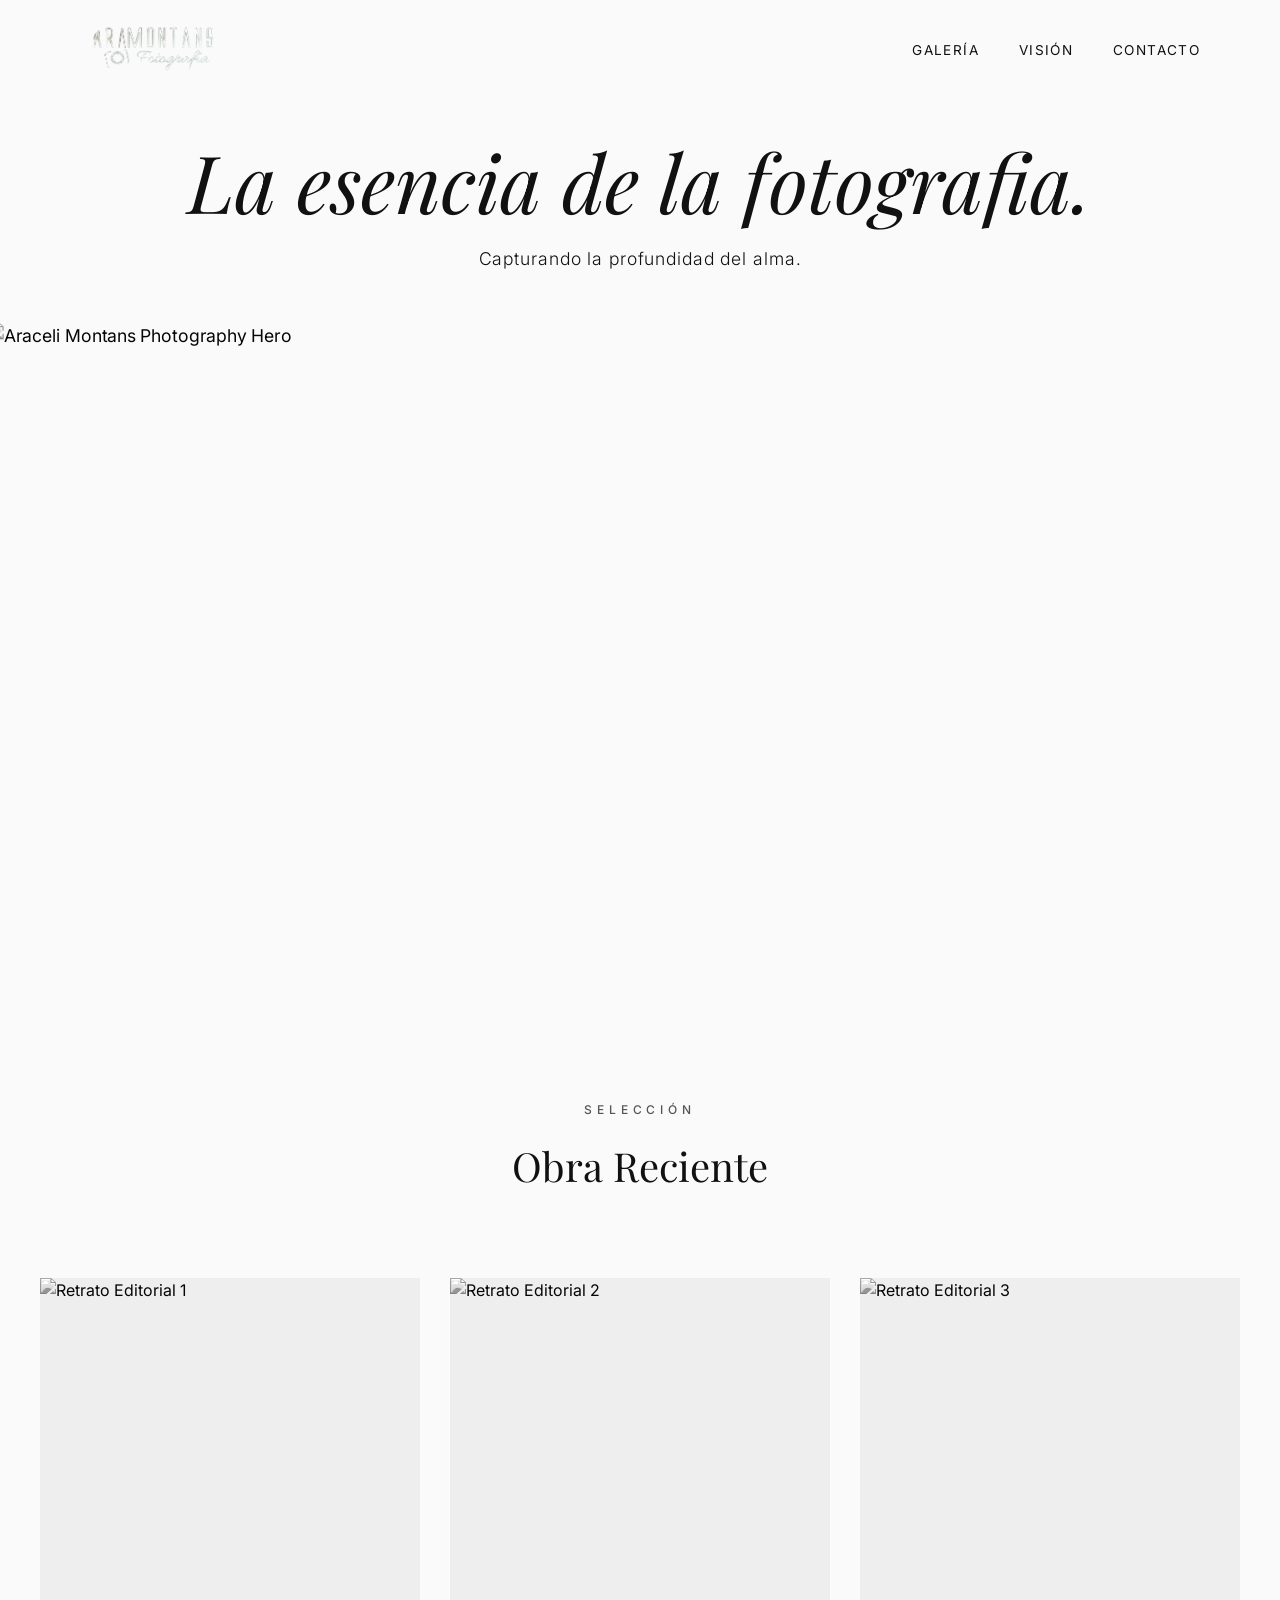
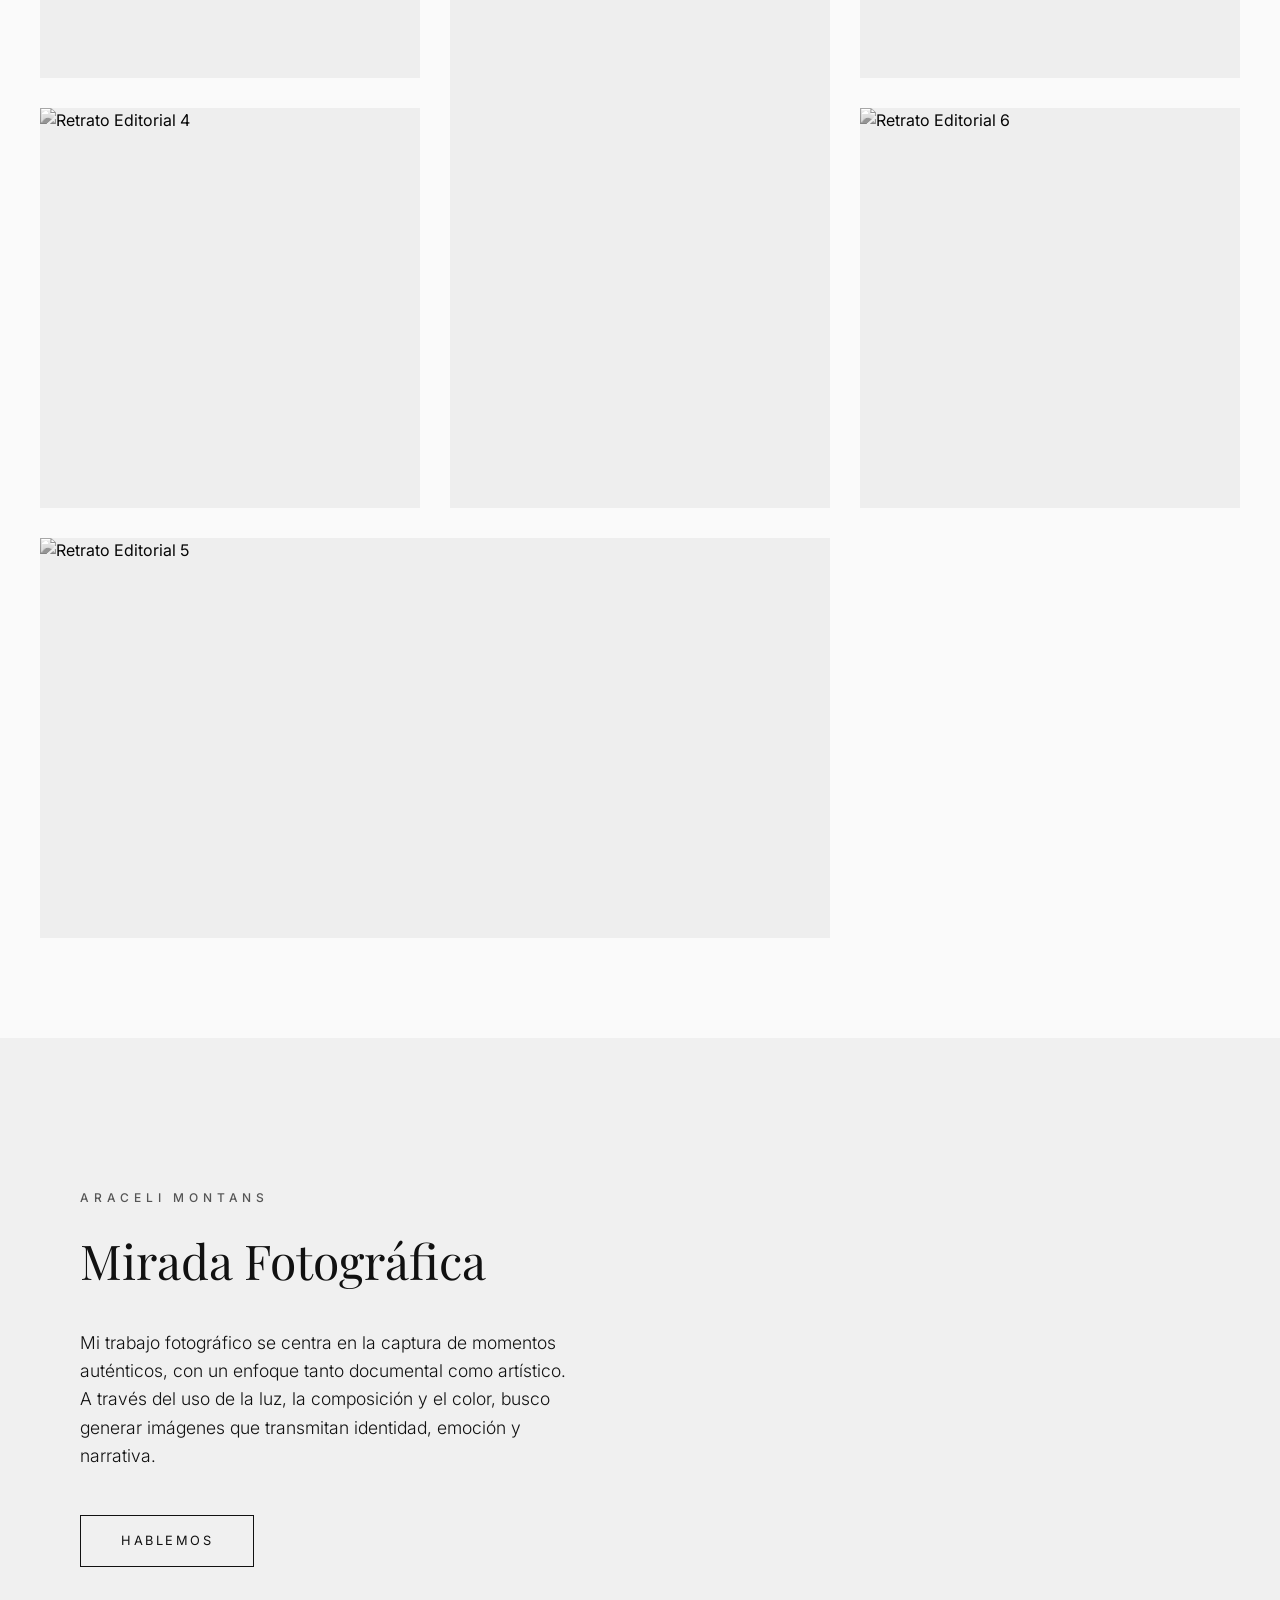
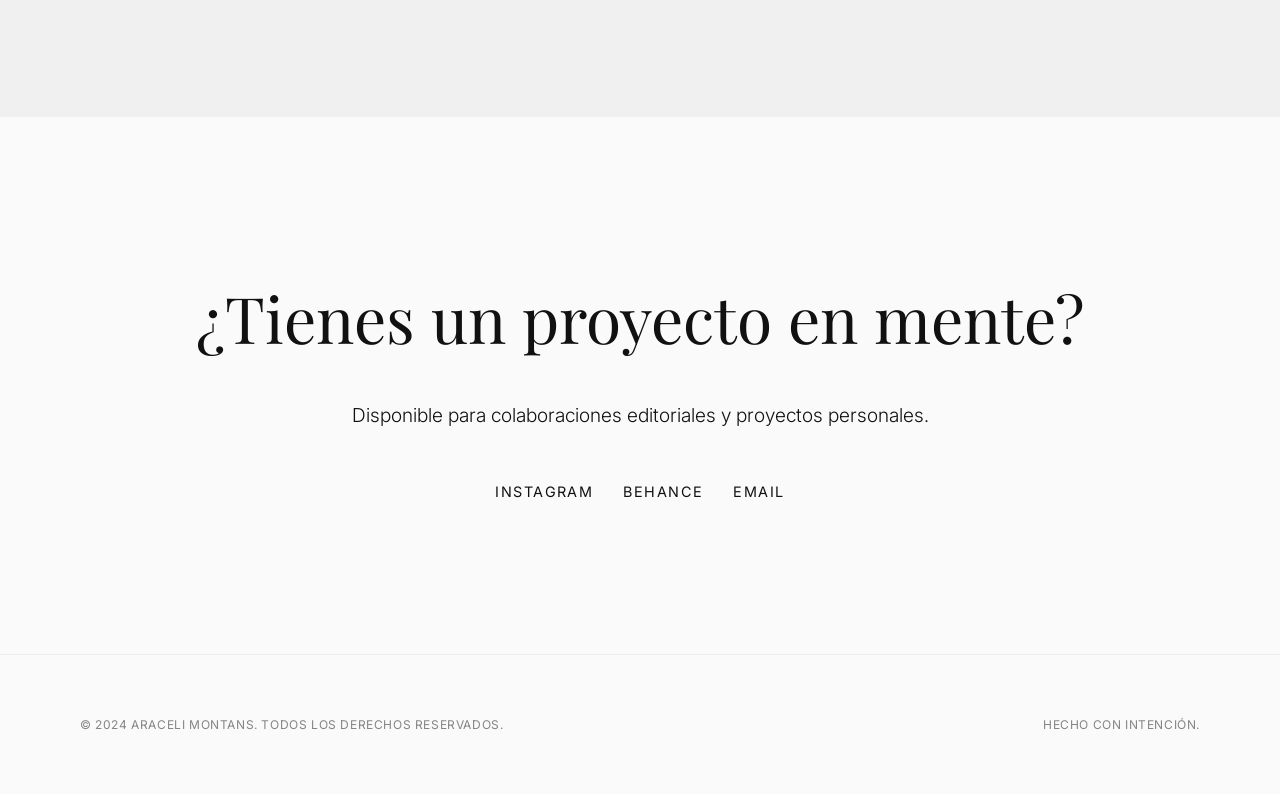
==== index.html @ a00ff7c4 "Initial portfolio setup for Araceli Montans" ====
<!DOCTYPE html>
<html lang="es">

<head>
    <meta charset="UTF-8">
    <meta name="viewport" content="width=device-width, initial-scale=1.0">
    <title>Araceli Montans | Photography Portfolio</title>
    <meta name="description"
        content="Portfolio de fotografía artística y editorial por Araceli Montans. Especializada en retratos en blanco y negro con una visión estética y limpia.">
    <link rel="preconnect" href="https://fonts.googleapis.com">
    <link rel="preconnect" href="https://fonts.gstatic.com" crossorigin>
    <link
        href="https://fonts.googleapis.com/css2?family=Playfair+Display:ital,wght@0,400;0,700;1,400&family=Inter:wght@300;400;500&display=swap"
        rel="stylesheet">
    <link rel="stylesheet" href="style.css">
</head>

<body>
    <header id="main-header">
        <nav class="container">
            <div class="logo">
                <a href="#hero"><img src="ara-logo.png" alt="ARAMONTANS Fotografia" id="logo-img"></a>
            </div>
            <ul class="nav-links">
                <li><a href="#portfolio">Galería</a></li>
                <li><a href="#about">Visión</a></li>
                <li><a href="#contact">Contacto</a></li>
            </ul>
            <div class="menu-toggle" id="mobile-menu">
                <span></span>
                <span></span>
            </div>
        </nav>
    </header>

    <main>
        <section id="hero">
            <div class="hero-content container">
                <h1 class="fade-in">La esencia de la fotografia.</h1>
                <p class="fade-in delay-1">Capturando la profundidad del alma.</p>
            </div>
            <div class="hero-image-wrapper">
                <img src="https://images.unsplash.com/photo-1544005313-94ddf0286df2?auto=format&fit=crop&q=80"
                    alt="Araceli Montans Photography Hero" class="hero-img">
            </div>
        </section>

        <section id="portfolio" class="container">
            <div class="section-title">
                <span class="subtitle">Selección</span>
                <h2>Obra Reciente</h2>
            </div>
            <div class="gallery-grid">
                <div class="gallery-item reveal">
                    <img src="https://images.unsplash.com/photo-1506794778202-cad84cf45f1d?auto=format&fit=crop&q=80"
                        alt="Retrato Editorial 1" loading="lazy">
                    <div class="item-overlay"><span>Portrait 01</span></div>
                </div>
                <div class="gallery-item reveal tall">
                    <img src="https://images.unsplash.com/photo-1552374196-c4e7ffc6e126?auto=format&fit=crop&q=80"
                        alt="Retrato Editorial 2" loading="lazy">
                    <div class="item-overlay"><span>Artistic 02</span></div>
                </div>
                <div class="gallery-item reveal">
                    <img src="https://images.unsplash.com/photo-1507003211169-0a1dd7228f2d?auto=format&fit=crop&q=80"
                        alt="Retrato Editorial 3" loading="lazy">
                    <div class="item-overlay"><span>Soul 03</span></div>
                </div>
                <div class="gallery-item reveal">
                    <img src="https://images.unsplash.com/photo-1519085360753-af0119f7cbe7?auto=format&fit=crop&q=80"
                        alt="Retrato Editorial 4" loading="lazy">
                    <div class="item-overlay"><span>Fashion 04</span></div>
                </div>
                <div class="gallery-item reveal wide">
                    <img src="https://images.unsplash.com/photo-1492562080023-ab3db95bfbce?auto=format&fit=crop&q=80"
                        alt="Retrato Editorial 5" loading="lazy">
                    <div class="item-overlay"><span>Concept 05</span></div>
                </div>
                <div class="gallery-item reveal">
                    <img src="https://images.unsplash.com/photo-1488161628813-04466f872be2?auto=format&fit=crop&q=80"
                        alt="Retrato Editorial 6" loading="lazy">
                    <div class="item-overlay"><span>Still 06</span></div>
                </div>
            </div>
        </section>

        <section id="about">
            <div class="container about-flex">
                <div class="about-text reveal">
                    <span class="subtitle">Araceli Montans</span>
                    <h2>Mirada Fotográfica</h2>
                    <p>Mi trabajo fotográfico se centra en la captura de momentos auténticos, con un enfoque tanto
                        documental como artístico.
                        A través del uso de la luz, la composición y el color, busco generar imágenes que transmitan
                        identidad, emoción y narrativa.</p>
                    <a href="mailto:hola@araceli.com" class="btn-minimal">Hablemos</a>
                </div>
                <div class="about-image reveal">
                    <img src="https://images.unsplash.com/photo-1534528741775-53994a69daeb?auto=format&fit=crop&q=80"
                        alt="Araceli Montans Profile" class="parallax-img">
                </div>
            </div>
        </section>

        <section id="contact" class="container">
            <div class="contact-box reveal">
                <h2>¿Tienes un proyecto en mente?</h2>
                <p>Disponible para colaboraciones editoriales y proyectos personales.</p>
                <div class="social-links">
                    <a href="#">Instagram</a>
                    <a href="#">Behance</a>
                    <a href="#">Email</a>
                </div>
            </div>
        </section>
    </main>

    <footer>
        <div class="container footer-content">
            <p>&copy; 2024 Araceli Montans. Todos los derechos reservados.</p>
            <p>Hecho con intención.</p>
        </div>
    </footer>

    <div id="lightbox" class="lightbox">
        <span class="close-lightbox">&times;</span>
        <img class="lightbox-content" id="lightbox-img">
    </div>

    <script src="main.js"></script>
</body>

</html>
---- style.css ----
:root {
    --bg-color: #fafafa;
    --text-color: #111111;
    --accent-color: #555555;
    --transition-slow: 0.6s cubic-bezier(0.2, 1, 0.3, 1);
    --transition-medium: 0.3s cubic-bezier(0.2, 1, 0.3, 1);
    --container-width: 1200px;
}

* {
    margin: 0;
    padding: 0;
    box-sizing: border-box;
}

html {
    scroll-behavior: smooth;
}

body {
    background-color: var(--bg-color);
    color: var(--text-color);
    font-family: 'Inter', -apple-system, BlinkMacSystemFont, "Segoe UI", Roboto, Helvetica, Arial, sans-serif;
    line-height: 1.6;
    overflow-x: hidden;
}

h1, h2, h3 {
    font-family: 'Playfair Display', serif;
    font-weight: 400;
}

.container {
    max-width: var(--container-width);
    margin: 0 auto;
    padding: 0 40px;
}

/* Header & Nav */
header {
    width: 100%;
    height: 100px;
    display: flex;
    align-items: center;
    position: fixed;
    top: 0;
    left: 0;
    z-index: 1000;
    transition: background-color var(--transition-medium), height var(--transition-medium);
}

header.scrolled {
    height: 70px;
    background-color: rgba(250, 250, 250, 0.95);
    backdrop-filter: blur(10px);
    border-bottom: 1px solid rgba(0,0,0,0.05);
}

nav {
    display: flex;
    justify-content: space-between;
    align-items: center;
    width: 100%;
}

/* Logo Image Styles */
.logo {
    display: flex;
    align-items: center;
}

.logo img {
    height: 60px; /* Reduced from header height */
    width: auto;
    object-fit: contain;
    transition: height var(--transition-medium);
}

header.scrolled .logo img {
    height: 45px;
}

/* Mobile Toggle Styles */
.menu-toggle {
    display: none; /* Hidden on desktop */
    flex-direction: column;
    gap: 6px;
    cursor: pointer;
    z-index: 1001;
}

.menu-toggle span {
    display: block;
    width: 25px;
    height: 1px;
    background-color: var(--text-color);
    transition: var(--transition-medium);
}

.nav-links {
    display: flex;
    list-style: none;
    gap: 40px;
}

.nav-links a {
    text-decoration: none;
    color: var(--text-color);
    font-size: 0.85rem;
    font-weight: 400;
    letter-spacing: 0.1em;
    text-transform: uppercase;
    transition: opacity var(--transition-medium);
}

.nav-links a:hover {
    opacity: 0.5;
}

/* Hero Section */
#hero {
    height: 100vh;
    display: flex;
    flex-direction: column;
    justify-content: center;
    align-items: center;
    position: relative;
    padding-top: 100px;
    margin-bottom: 100px;
}

.hero-content {
    text-align: center;
    z-index: 2;
    margin-bottom: 50px;
}

.hero-content h1 {
    font-size: clamp(2.5rem, 8vw, 5rem);
    margin-bottom: 20px;
    line-height: 1.1;
    font-style: italic;
}

.hero-content p {
    font-size: 1.1rem;
    font-weight: 300;
    letter-spacing: 0.05em;
    max-width: 600px;
    margin: 0 auto;
    opacity: 0.7;
}

.hero-image-wrapper {
    width: 100%;
    height: 60vh;
    overflow: hidden;
    position: relative;
}

.hero-img {
    width: 100%;
    height: 100%;
    object-fit: cover;
    filter: grayscale(100%) contrast(1.1);
    transform: scale(1.1);
    transition: transform 5s ease;
}

#hero:hover .hero-img {
    transform: scale(1);
}

/* Portfolio Gallery */
#portfolio {
    padding: 100px 0;
}

.section-title {
    margin-bottom: 80px;
    text-align: center;
}

.subtitle {
    font-size: 0.75rem;
    font-weight: 500;
    letter-spacing: 0.4em;
    text-transform: uppercase;
    display: block;
    margin-bottom: 15px;
    color: var(--accent-color);
}

.section-title h2 {
    font-size: 2.5rem;
}

.gallery-grid {
    display: grid;
    grid-template-columns: repeat(auto-fill, minmax(300px, 1fr));
    grid-auto-rows: 400px;
    grid-gap: 30px;
    grid-auto-flow: dense;
}

.gallery-item {
    position: relative;
    overflow: hidden;
    background-color: #eee;
}

.gallery-item img {
    width: 100%;
    height: 100%;
    object-fit: cover;
    filter: grayscale(100%) contrast(1.1);
    transition: var(--transition-slow);
}

.gallery-item.tall {
    grid-row: span 2;
}

.gallery-item.wide {
    grid-column: span 2;
}

.item-overlay {
    position: absolute;
    top: 0;
    left: 0;
    width: 100%;
    height: 100%;
    background: rgba(0,0,0,0.6);
    display: flex;
    justify-content: center;
    align-items: center;
    opacity: 0;
    transition: var(--transition-medium);
}

.item-overlay span {
    color: white;
    font-size: 0.8rem;
    letter-spacing: 0.2em;
    text-transform: uppercase;
    transform: translateY(20px);
    transition: var(--transition-medium);
}

.gallery-item:hover .item-overlay {
    opacity: 1;
}

.gallery-item:hover .item-overlay span {
    transform: translateY(0);
}

.gallery-item:hover img {
    transform: scale(1.05);
}

/* About Section */
#about {
    padding: 150px 0;
    background-color: #f0f0f0;
}

.about-flex {
    display: flex;
    align-items: center;
    gap: 80px;
}

.about-text {
    flex: 1;
}

.about-text h2 {
    font-size: 3rem;
    margin-bottom: 30px;
}

.about-text p {
    font-size: 1.1rem;
    margin-bottom: 25px;
    font-weight: 300;
    max-width: 500px;
}

.about-image {
    flex: 1;
    overflow: hidden;
}

.parallax-img {
    width: 100%;
    height: 600px;
    object-fit: cover;
    filter: grayscale(100%);
}

.btn-minimal {
    display: inline-block;
    padding: 15px 40px;
    border: 1px solid var(--text-color);
    color: var(--text-color);
    text-decoration: none;
    font-size: 0.8rem;
    letter-spacing: 0.2em;
    text-transform: uppercase;
    transition: all var(--transition-medium);
    margin-top: 20px;
}

.btn-minimal:hover {
    background-color: var(--text-color);
    color: white;
}

/* Contact Section */
#contact {
    padding: 150px 0;
    text-align: center;
}

.contact-box h2 {
    font-size: clamp(2rem, 5vw, 4rem);
    margin-bottom: 30px;
}

.contact-box p {
    font-size: 1.2rem;
    font-weight: 300;
    margin-bottom: 50px;
}

.social-links {
    display: flex;
    justify-content: center;
    gap: 30px;
}

.social-links a {
    text-decoration: none;
    color: var(--text-color);
    font-size: 0.9rem;
    text-transform: uppercase;
    letter-spacing: 0.1em;
    position: relative;
}

.social-links a::after {
    content: '';
    position: absolute;
    width: 0;
    height: 1px;
    bottom: -5px;
    left: 0;
    background-color: var(--text-color);
    transition: width var(--transition-medium);
}

.social-links a:hover::after {
    width: 100%;
}

/* Footer */
footer {
    padding: 60px 0;
    border-top: 1px solid rgba(0,0,0,0.05);
}

.footer-content {
    display: flex;
    justify-content: space-between;
    align-items: center;
    font-size: 0.75rem;
    opacity: 0.5;
    letter-spacing: 0.05em;
    text-transform: uppercase;
}

/* Animations */
.reveal {
    opacity: 0;
    transform: translateY(50px);
    transition: all 1s cubic-bezier(0.2, 1, 0.3, 1);
}

.reveal.active {
    opacity: 1;
    transform: translateY(0);
}

.fade-in {
    animation: fadeIn 1.5s var(--transition-slow) forwards;
}

.delay-1 { animation-delay: 0.3s; }
.delay-2 { animation-delay: 0.6s; }

@keyframes fadeIn {
    from { opacity: 0; transform: translateY(30px); }
    to { opacity: 1; transform: translateY(0); }
}

/* Lightbox */
.lightbox {
    display: none;
    position: fixed;
    z-index: 2000;
    padding-top: 50px;
    left: 0;
    top: 0;
    width: 100%;
    height: 100%;
    overflow: auto;
    background-color: rgba(255,255,255,0.98);
}

.lightbox-content {
    margin: auto;
    display: block;
    max-width: 90%;
    max-height: 85vh;
    filter: grayscale(100%);
    animation: zoom 0.5s ease;
}

.close-lightbox {
    position: absolute;
    top: 40px;
    right: 50px;
    color: #111;
    font-size: 60px;
    font-weight: 200;
    cursor: pointer;
}

@keyframes zoom {
    from {transform:scale(0.9); opacity: 0;} 
    to {transform:scale(1); opacity: 1;}
}

/* Mobile Adjustments */
@media (max-width: 768px) {
    .container { padding: 0 20px; }
    .nav-links { display: none; } 
    .menu-toggle { display: flex; } /* Show on mobile */
    .about-flex { flex-direction: column; }
    .gallery-grid { grid-template-columns: 1fr; }
    .gallery-item.wide { grid-column: auto; }
    .gallery-item.tall { grid-row: auto; }
    .about-image { order: -1; }
}
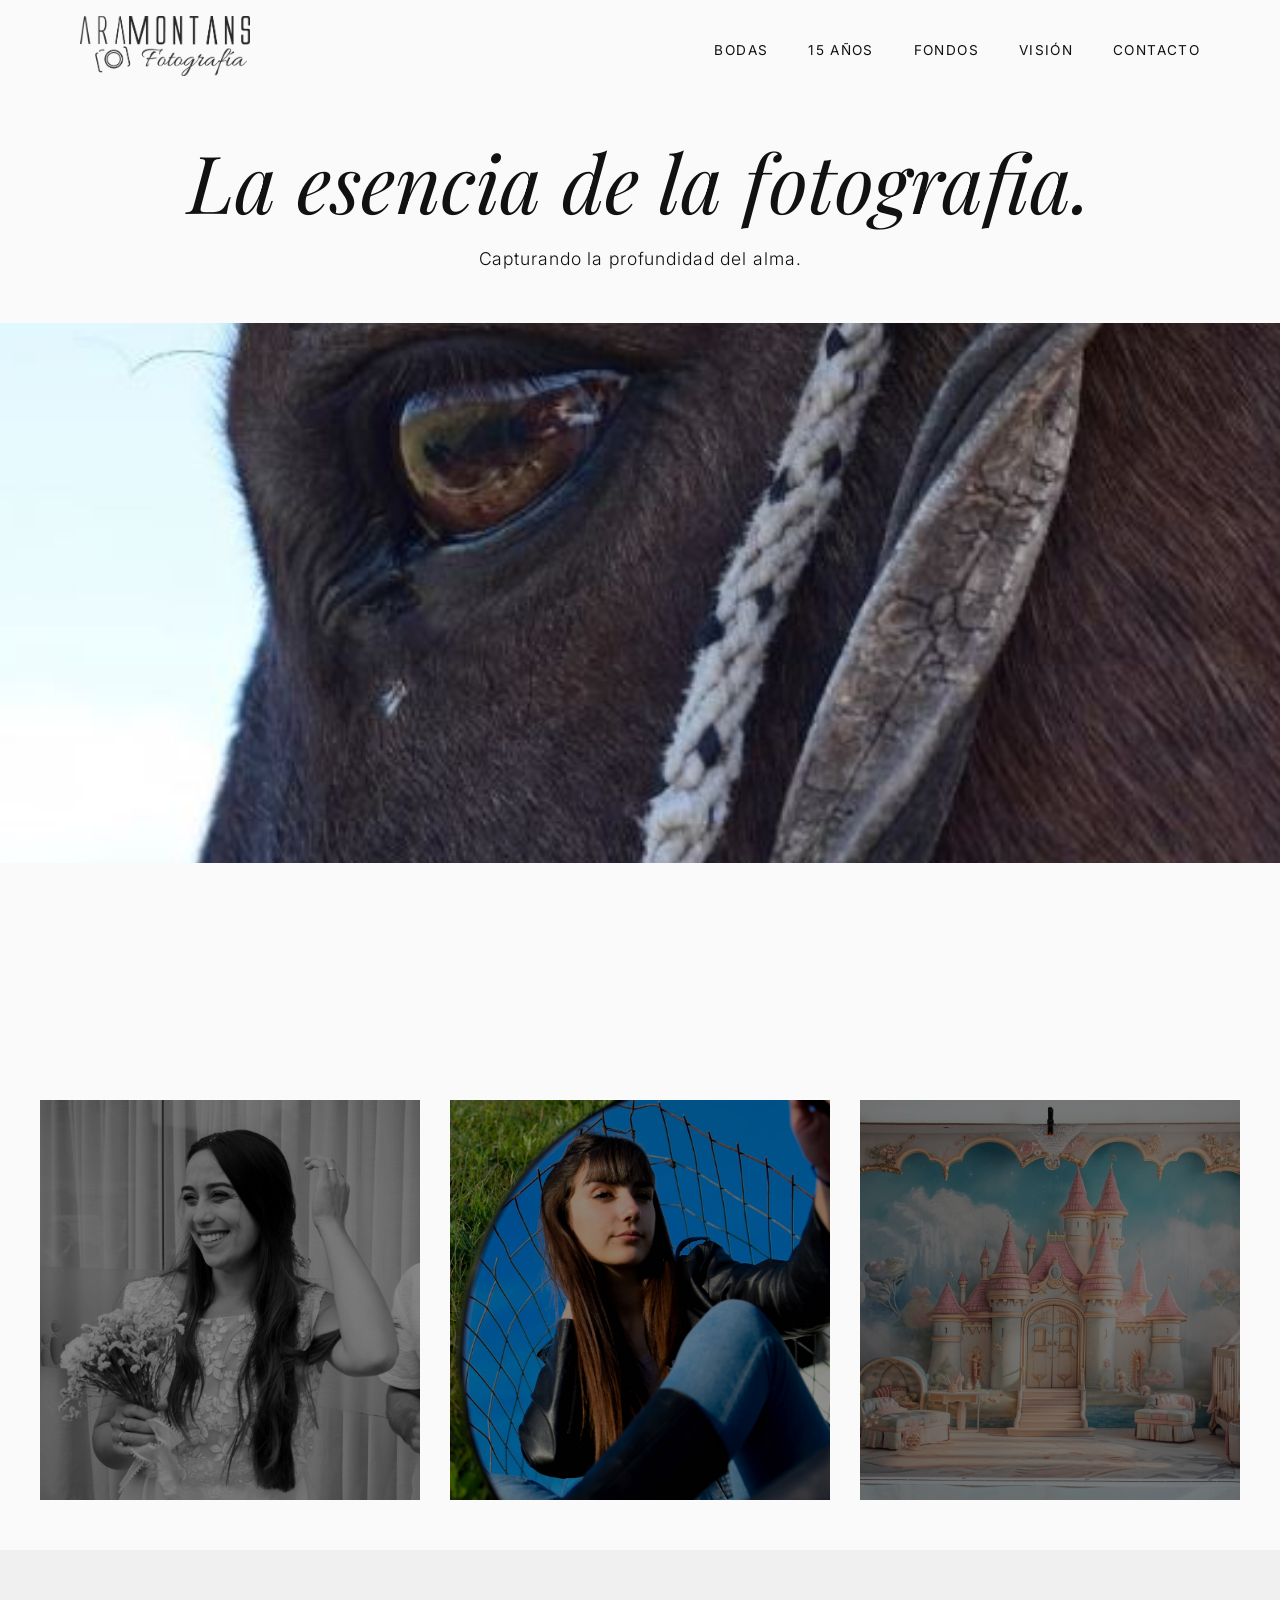
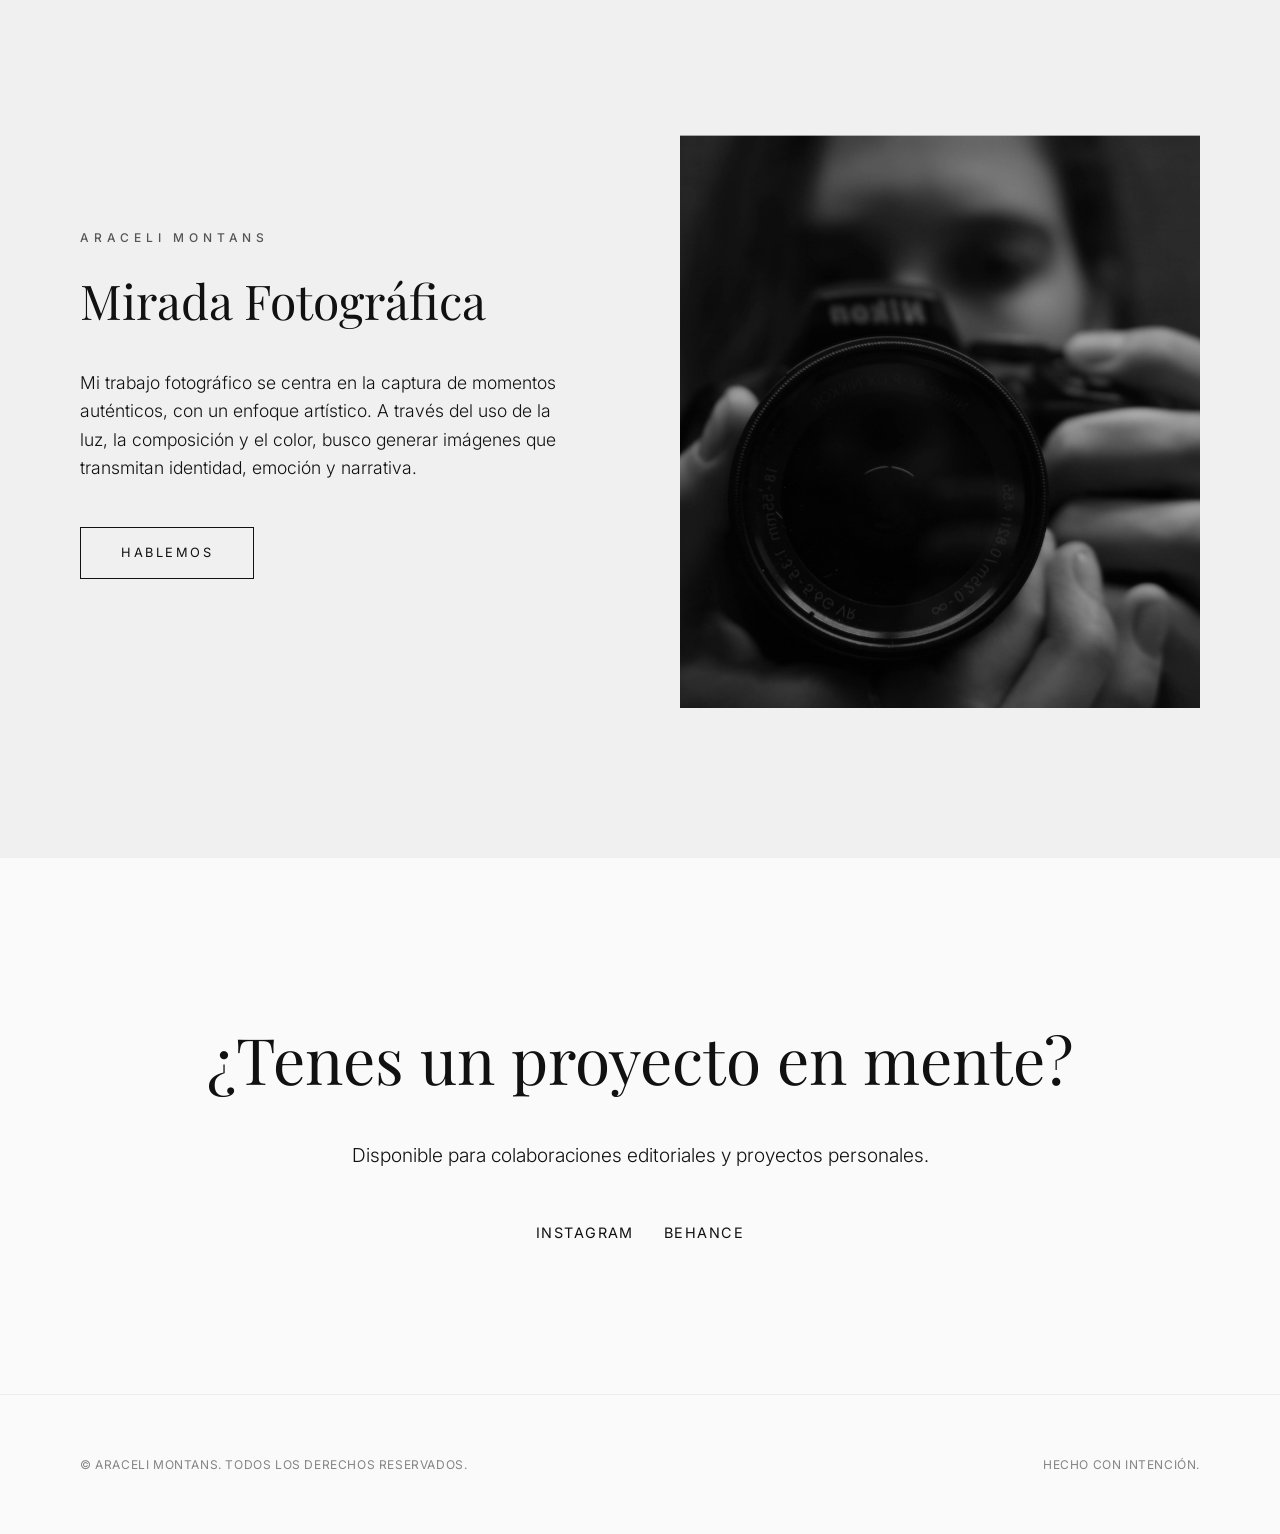
==== commit 08ce0a22: "portfolio terminado" ====
--- a/index.html
+++ b/index.html
@@ -19,12 +19,14 @@
     <header id="main-header">
         <nav class="container">
             <div class="logo">
-                <a href="#hero"><img src="ara-logo.png" alt="ARAMONTANS Fotografia" id="logo-img"></a>
+                <a href="index.html"><img src="ara-logo/9.png" alt="ARAMONTANS Fotografia" id="logo-img"></a>
             </div>
             <ul class="nav-links">
-                <li><a href="#portfolio">Galería</a></li>
-                <li><a href="#about">Visión</a></li>
-                <li><a href="#contact">Contacto</a></li>
+                <li><a href="bodas.html">Bodas</a></li>
+                <li><a href="15.html">15 Años</a></li>
+                <li><a href="fondos.html">Fondos</a></li>
+                <li><a href="index.html#about">Visión</a></li>
+                <li><a href="index.html#contact">Contacto</a></li>
             </ul>
             <div class="menu-toggle" id="mobile-menu">
                 <span></span>
@@ -40,76 +42,62 @@
                 <p class="fade-in delay-1">Capturando la profundidad del alma.</p>
             </div>
             <div class="hero-image-wrapper">
-                <img src="https://images.unsplash.com/photo-1544005313-94ddf0286df2?auto=format&fit=crop&q=80"
-                    alt="Araceli Montans Photography Hero" class="hero-img">
+                <img src="ara-logo/20.JPG" alt="Araceli Montans Photography Hero" class="hero-img">
             </div>
         </section>
 
-        <section id="portfolio" class="container">
-            <div class="section-title">
-                <span class="subtitle">Selección</span>
-                <h2>Obra Reciente</h2>
-            </div>
-            <div class="gallery-grid">
-                <div class="gallery-item reveal">
-                    <img src="https://images.unsplash.com/photo-1506794778202-cad84cf45f1d?auto=format&fit=crop&q=80"
-                        alt="Retrato Editorial 1" loading="lazy">
-                    <div class="item-overlay"><span>Portrait 01</span></div>
-                </div>
-                <div class="gallery-item reveal tall">
-                    <img src="https://images.unsplash.com/photo-1552374196-c4e7ffc6e126?auto=format&fit=crop&q=80"
-                        alt="Retrato Editorial 2" loading="lazy">
-                    <div class="item-overlay"><span>Artistic 02</span></div>
-                </div>
-                <div class="gallery-item reveal">
-                    <img src="https://images.unsplash.com/photo-1507003211169-0a1dd7228f2d?auto=format&fit=crop&q=80"
-                        alt="Retrato Editorial 3" loading="lazy">
-                    <div class="item-overlay"><span>Soul 03</span></div>
-                </div>
-                <div class="gallery-item reveal">
-                    <img src="https://images.unsplash.com/photo-1519085360753-af0119f7cbe7?auto=format&fit=crop&q=80"
-                        alt="Retrato Editorial 4" loading="lazy">
-                    <div class="item-overlay"><span>Fashion 04</span></div>
-                </div>
-                <div class="gallery-item reveal wide">
-                    <img src="https://images.unsplash.com/photo-1492562080023-ab3db95bfbce?auto=format&fit=crop&q=80"
-                        alt="Retrato Editorial 5" loading="lazy">
-                    <div class="item-overlay"><span>Concept 05</span></div>
-                </div>
-                <div class="gallery-item reveal">
-                    <img src="https://images.unsplash.com/photo-1488161628813-04466f872be2?auto=format&fit=crop&q=80"
-                        alt="Retrato Editorial 6" loading="lazy">
-                    <div class="item-overlay"><span>Still 06</span></div>
-                </div>
+        <section id="categories" class="container">
+            <div class="category-cards">
+                <a href="bodas.html" class="cat-card reveal">
+                    <img src="ara-bodas/11.jpeg" alt="Bodas" loading="lazy">
+                    <div class="cat-overlay">
+                        <h3>Bodas</h3>
+                    </div>
+                </a>
+                <a href="15.html" class="cat-card reveal delay-1">
+                    <img src="ara-15/15.jpeg" alt="15 Años" loading="lazy">
+                    <div class="cat-overlay">
+                        <h3>15 Años</h3>
+                    </div>
+                </a>
+                <a href="fondos.html" class="cat-card reveal delay-2">
+                    <img src="ara-fondos/1.jpeg" alt="Fondos y Retratos" loading="lazy">
+                    <div class="cat-overlay">
+                        <h3>Fondos</h3>
+                    </div>
+                </a>
             </div>
         </section>
+
+
 
         <section id="about">
             <div class="container about-flex">
                 <div class="about-text reveal">
                     <span class="subtitle">Araceli Montans</span>
                     <h2>Mirada Fotográfica</h2>
-                    <p>Mi trabajo fotográfico se centra en la captura de momentos auténticos, con un enfoque tanto
-                        documental como artístico.
+                    <p>Mi trabajo fotográfico se centra en la captura de momentos auténticos, con un enfoque artístico.
                         A través del uso de la luz, la composición y el color, busco generar imágenes que transmitan
                         identidad, emoción y narrativa.</p>
-                    <a href="mailto:hola@araceli.com" class="btn-minimal">Hablemos</a>
+                    <a href="https://wa.me/5492257526032" target="_blank" rel="noopener noreferrer"
+                        class="btn-minimal">Hablemos</a>
                 </div>
                 <div class="about-image reveal">
-                    <img src="https://images.unsplash.com/photo-1534528741775-53994a69daeb?auto=format&fit=crop&q=80"
-                        alt="Araceli Montans Profile" class="parallax-img">
+                    <img src="ara-logo/8.jpeg" alt="Araceli Montans Profile" class="parallax-img">
                 </div>
             </div>
         </section>
 
         <section id="contact" class="container">
             <div class="contact-box reveal">
-                <h2>¿Tienes un proyecto en mente?</h2>
+                <h2>¿Tenes un proyecto en mente?</h2>
                 <p>Disponible para colaboraciones editoriales y proyectos personales.</p>
                 <div class="social-links">
-                    <a href="#">Instagram</a>
-                    <a href="#">Behance</a>
-                    <a href="#">Email</a>
+                    <a href="https://www.instagram.com/aramontans.fotografia/" target="_blank"
+                        rel="noopener noreferrer">Instagram</a>
+                    <a href="https://www.behance.net/aramontansfoto" target="_blank"
+                        rel="noopener noreferrer">Behance</a>
+
                 </div>
             </div>
         </section>
@@ -117,7 +105,7 @@
 
     <footer>
         <div class="container footer-content">
-            <p>&copy; 2024 Araceli Montans. Todos los derechos reservados.</p>
+            <p>&copy; Araceli Montans. Todos los derechos reservados.</p>
             <p>Hecho con intención.</p>
         </div>
     </footer>
--- a/style.css
+++ b/style.css
@@ -73,6 +73,7 @@
     height: 60px; /* Reduced from header height */
     width: auto;
     object-fit: contain;
+    mix-blend-mode: multiply;
     transition: height var(--transition-medium);
 }
 
@@ -162,7 +163,6 @@
     width: 100%;
     height: 100%;
     object-fit: cover;
-    filter: grayscale(100%) contrast(1.1);
     transform: scale(1.1);
     transition: transform 5s ease;
 }
@@ -172,8 +172,8 @@
 }
 
 /* Portfolio Gallery */
-#portfolio {
-    padding: 100px 0;
+.portfolio-section {
+    padding: 80px 0;
 }
 
 .section-title {
@@ -195,6 +195,75 @@
     font-size: 2.5rem;
 }
 
+/* Categories Access */
+#categories {
+    padding: 100px 0 50px;
+}
+
+.category-cards {
+    display: grid;
+    grid-template-columns: repeat(3, 1fr);
+    gap: 30px;
+}
+
+.cat-card {
+    position: relative;
+    height: 400px;
+    overflow: hidden;
+    display: block;
+    text-decoration: none;
+    background-color: #eee;
+}
+
+.cat-card img {
+    width: 100%;
+    height: 100%;
+    object-fit: cover;
+    filter: brightness(0.7);
+    transition: var(--transition-slow);
+}
+
+.cat-overlay {
+    position: absolute;
+    inset: 0;
+    display: flex;
+    justify-content: center;
+    align-items: center;
+    background: rgba(0,0,0,0.2);
+    transition: var(--transition-medium);
+}
+
+.cat-overlay h3 {
+    color: #fff;
+    font-size: 2rem;
+    font-family: 'Playfair Display', serif;
+    letter-spacing: 0.1em;
+    text-transform: uppercase;
+    transform: translateY(20px);
+    opacity: 0;
+    transition: var(--transition-medium);
+}
+
+.cat-card:hover img {
+    transform: scale(1.05);
+    filter: brightness(0.9);
+}
+
+.cat-card:hover .cat-overlay {
+    background: rgba(0,0,0,0.5);
+}
+
+.cat-card:hover .cat-overlay h3 {
+    transform: translateY(0);
+    opacity: 1;
+}
+
+@media (max-width: 768px) {
+    .category-cards {
+        grid-template-columns: 1fr;
+    }
+}
+
 .gallery-grid {
     display: grid;
     grid-template-columns: repeat(auto-fill, minmax(300px, 1fr));
@@ -213,7 +282,6 @@
     width: 100%;
     height: 100%;
     object-fit: cover;
-    filter: grayscale(100%) contrast(1.1);
     transition: var(--transition-slow);
 }
 
@@ -231,7 +299,7 @@
     left: 0;
     width: 100%;
     height: 100%;
-    background: rgba(0,0,0,0.6);
+    background: rgba(0,0,0,0.2); /* Reduced darkness since there's no text */
     display: flex;
     justify-content: center;
     align-items: center;
@@ -240,12 +308,7 @@
 }
 
 .item-overlay span {
-    color: white;
-    font-size: 0.8rem;
-    letter-spacing: 0.2em;
-    text-transform: uppercase;
-    transform: translateY(20px);
-    transition: var(--transition-medium);
+    display: none; /* Text hidden completely */
 }
 
 .gallery-item:hover .item-overlay {
@@ -297,7 +360,6 @@
     width: 100%;
     height: 600px;
     object-fit: cover;
-    filter: grayscale(100%);
 }
 
 .btn-minimal {
@@ -424,7 +486,6 @@
     display: block;
     max-width: 90%;
     max-height: 85vh;
-    filter: grayscale(100%);
     animation: zoom 0.5s ease;
 }
 
@@ -454,3 +515,8 @@
     .gallery-item.tall { grid-row: auto; }
     .about-image { order: -1; }
 }
+
+.internal-page-section {
+    padding-top: 150px;
+    min-height: 80vh;
+}
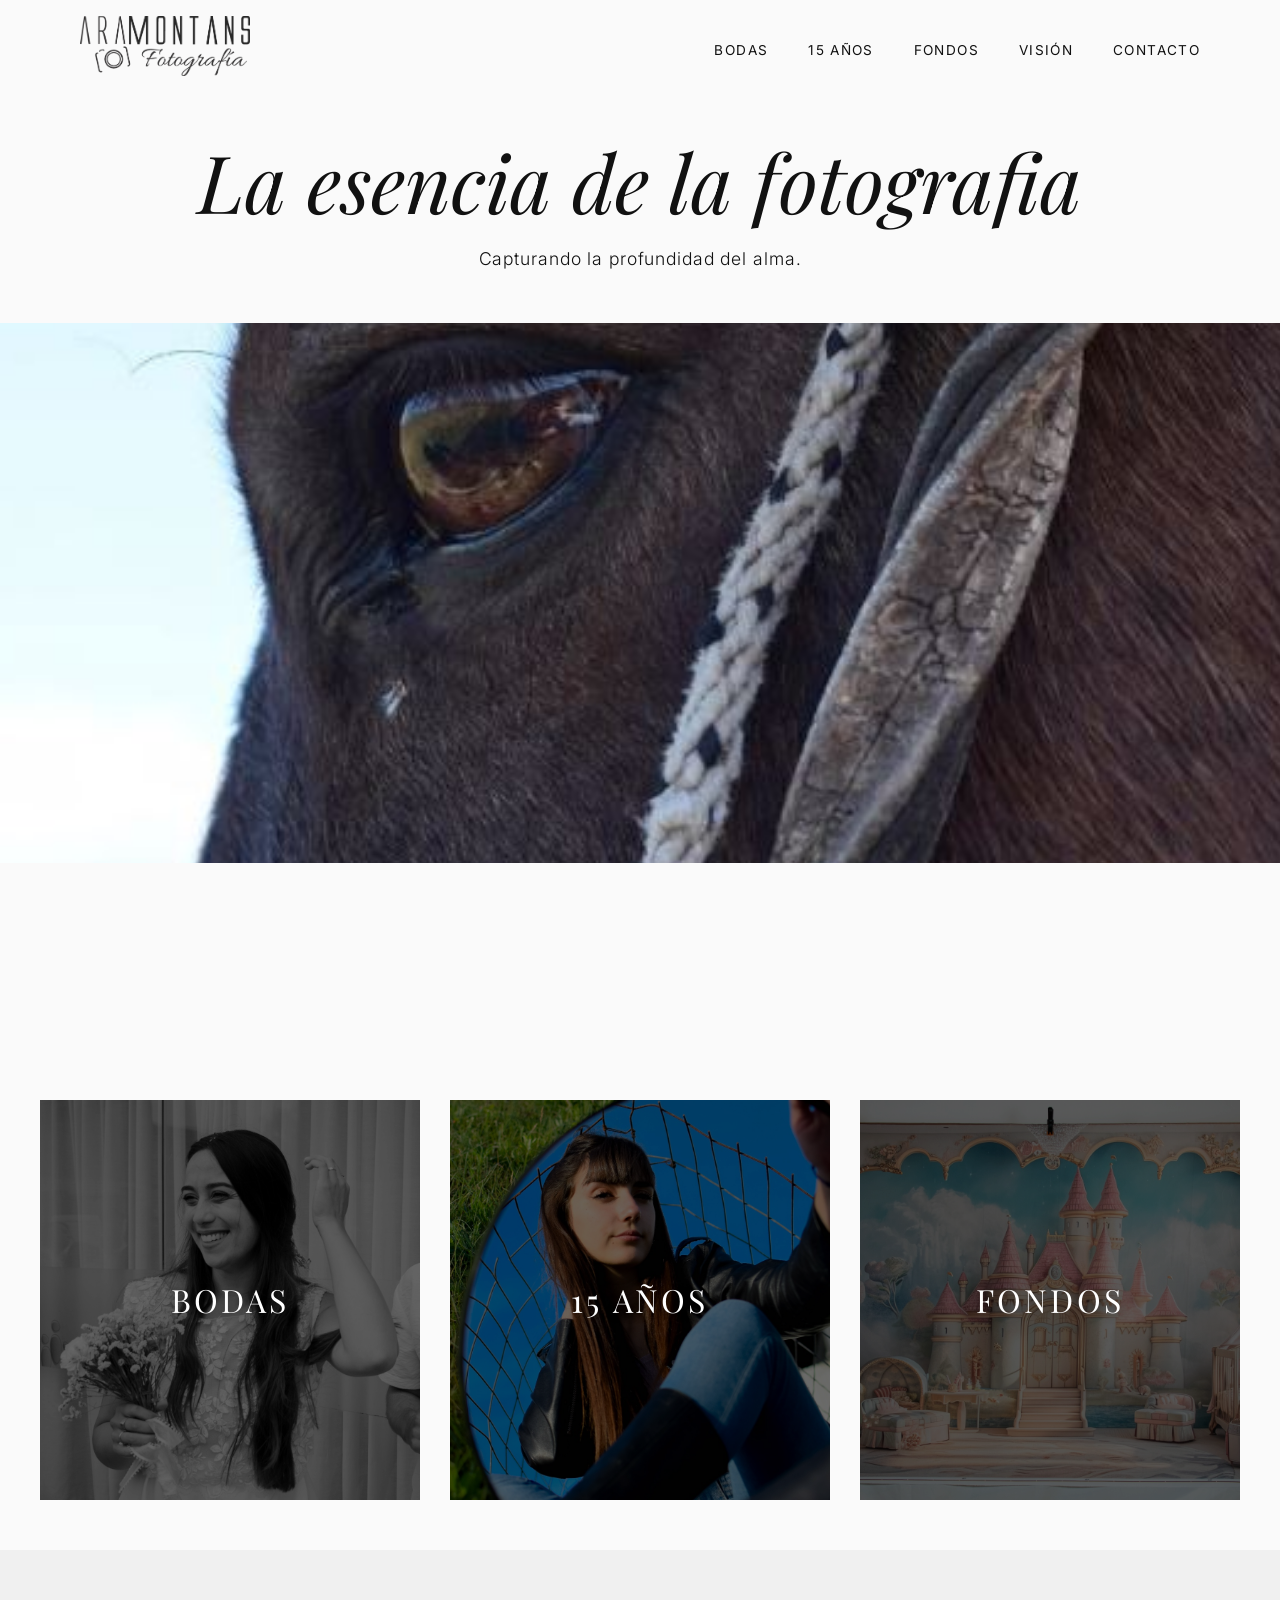
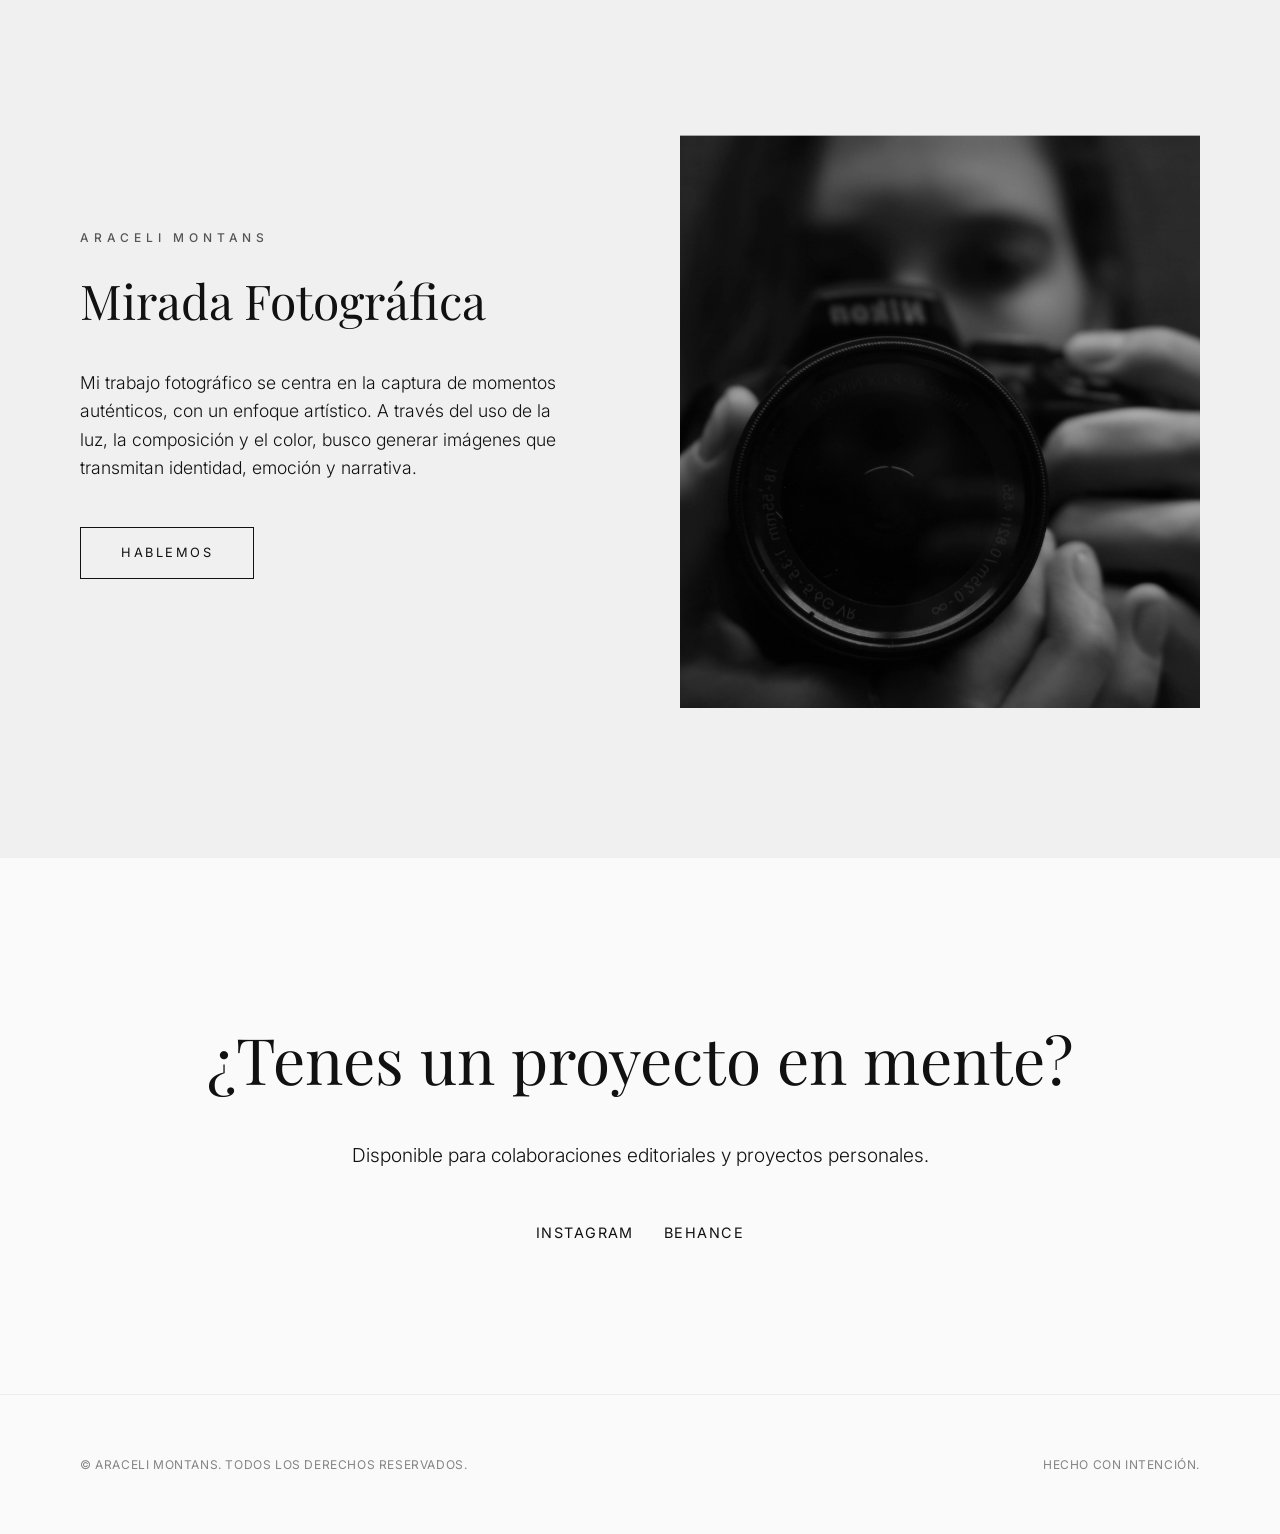
==== commit 4627874b: "ahorasi" ====
--- a/index.html
+++ b/index.html
@@ -38,7 +38,7 @@
     <main>
         <section id="hero">
             <div class="hero-content container">
-                <h1 class="fade-in">La esencia de la fotografia.</h1>
+                <h1 class="fade-in">La esencia de la fotografia</h1>
                 <p class="fade-in delay-1">Capturando la profundidad del alma.</p>
             </div>
             <div class="hero-image-wrapper">
--- a/style.css
+++ b/style.css
@@ -229,7 +229,7 @@
     display: flex;
     justify-content: center;
     align-items: center;
-    background: rgba(0,0,0,0.2);
+    background: rgba(0,0,0,0.4);
     transition: var(--transition-medium);
 }
 
@@ -239,9 +239,10 @@
     font-family: 'Playfair Display', serif;
     letter-spacing: 0.1em;
     text-transform: uppercase;
-    transform: translateY(20px);
-    opacity: 0;
+    transform: translateY(0);
+    opacity: 1;
     transition: var(--transition-medium);
+    text-shadow: 0 2px 10px rgba(0,0,0,0.3);
 }
 
 .cat-card:hover img {
@@ -253,12 +254,7 @@
     background: rgba(0,0,0,0.5);
 }
 
-.cat-card:hover .cat-overlay h3 {
-    transform: translateY(0);
-    opacity: 1;
-}
-
-@media (max-width: 768px) {
+@media (max-width: 992px) {
     .category-cards {
         grid-template-columns: 1fr;
     }
@@ -505,15 +501,29 @@
 }
 
 /* Mobile Adjustments */
-@media (max-width: 768px) {
+@media (max-width: 992px) {
     .container { padding: 0 20px; }
-    .nav-links { display: none; } 
+    .nav-links {
+        display: none;
+        position: absolute;
+        top: 100px;
+        left: 0;
+        width: 100%;
+        background: var(--bg-color);
+        flex-direction: column;
+        padding: 10px 0;
+        gap: 0;
+        box-shadow: 0 10px 10px rgba(0,0,0,0.05);
+    }
+    header.scrolled .nav-links { top: 65px; }
+    .nav-links li { width: 100%; text-align: center; padding: 15px 0; }
     .menu-toggle { display: flex; } /* Show on mobile */
     .about-flex { flex-direction: column; }
     .gallery-grid { grid-template-columns: 1fr; }
     .gallery-item.wide { grid-column: auto; }
     .gallery-item.tall { grid-row: auto; }
     .about-image { order: -1; }
+    #hero { padding-top: 160px; }
 }
 
 .internal-page-section {
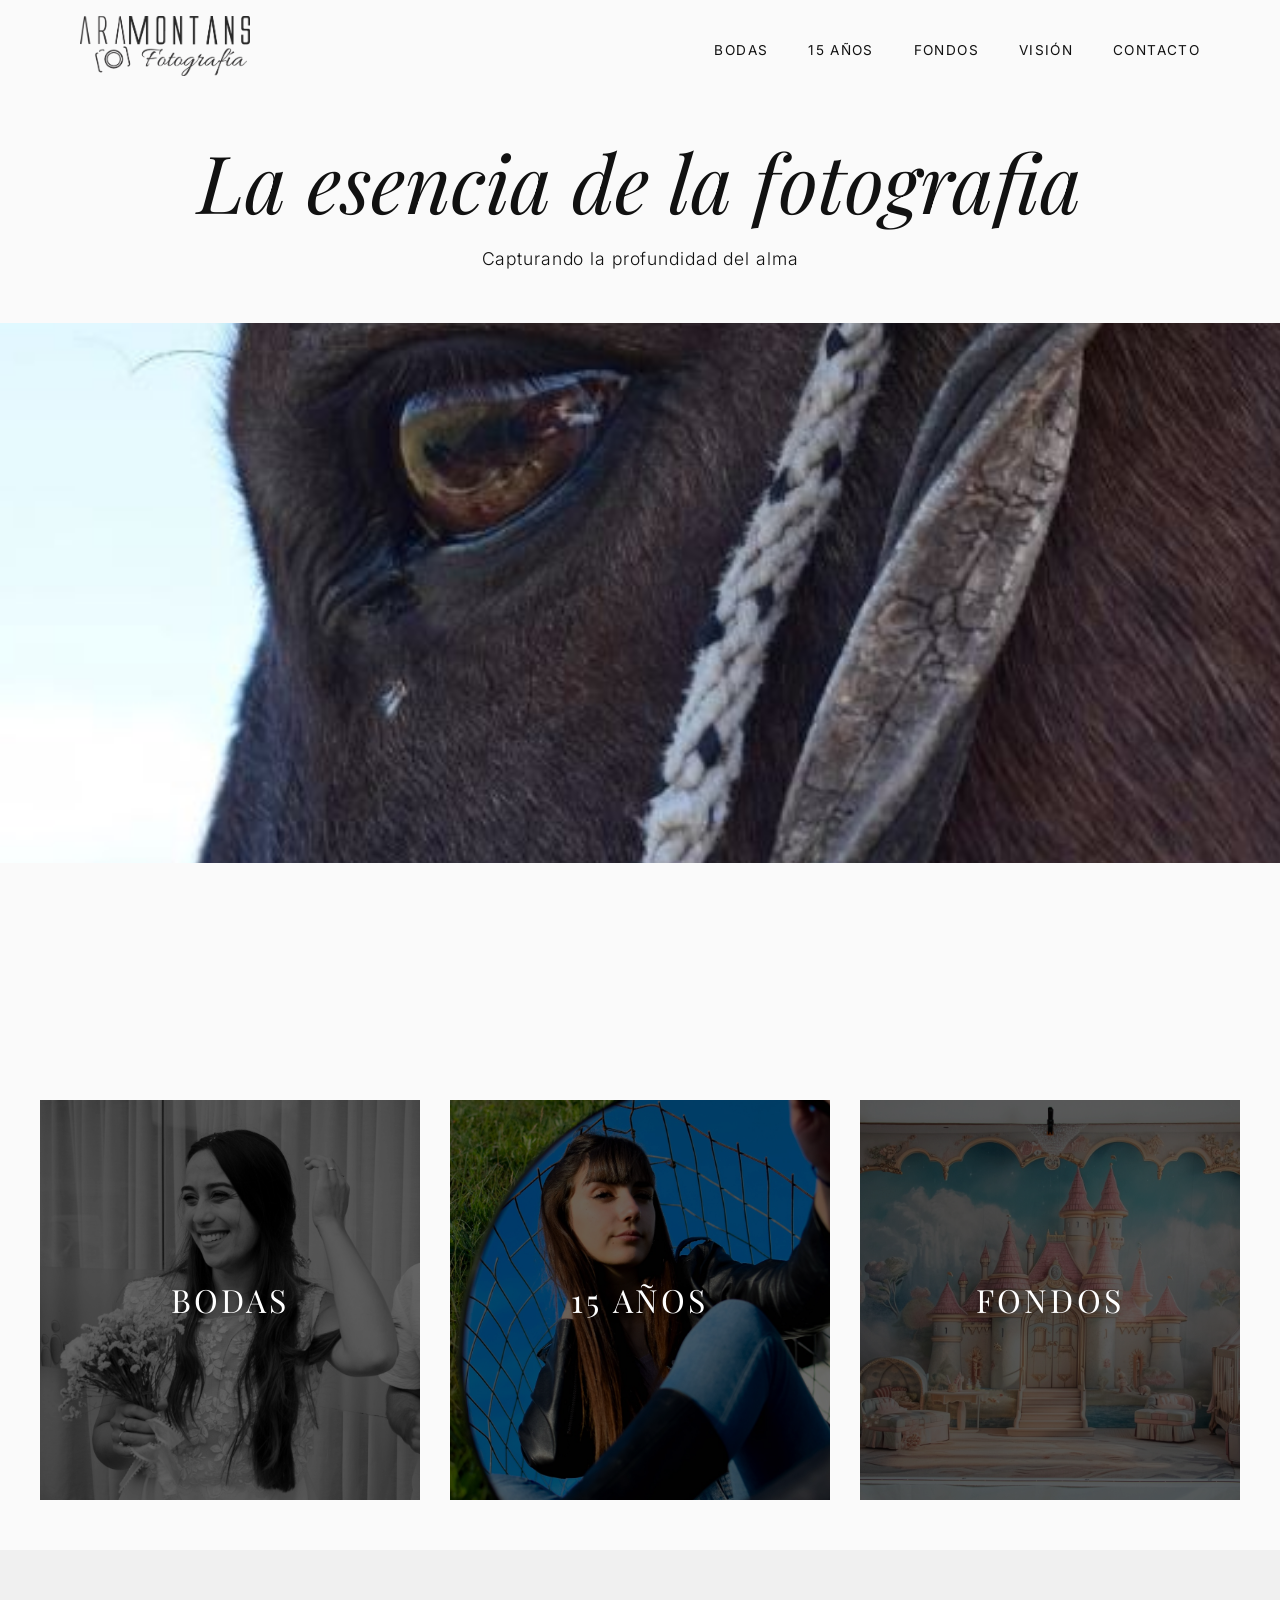
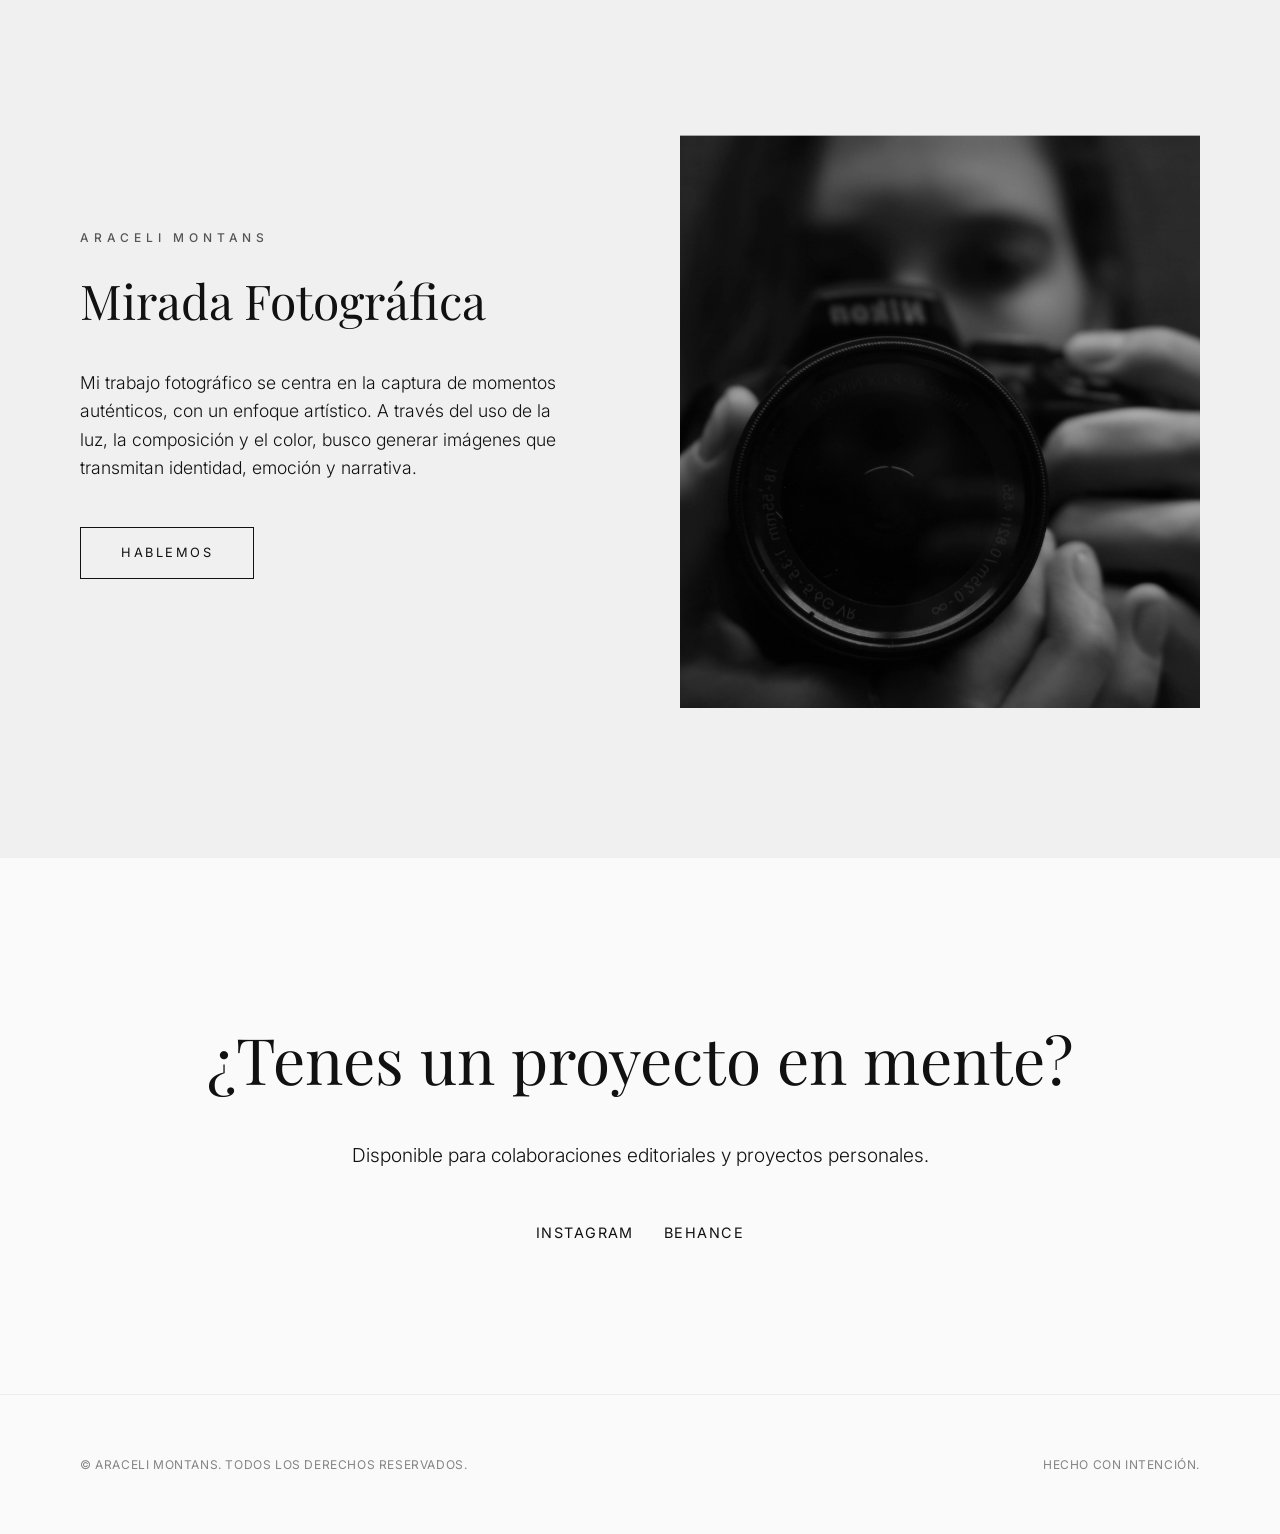
==== commit b76b8e73: "ahorasisis" ====
--- a/index.html
+++ b/index.html
@@ -39,7 +39,7 @@
         <section id="hero">
             <div class="hero-content container">
                 <h1 class="fade-in">La esencia de la fotografia</h1>
-                <p class="fade-in delay-1">Capturando la profundidad del alma.</p>
+                <p class="fade-in delay-1">Capturando la profundidad del alma</p>
             </div>
             <div class="hero-image-wrapper">
                 <img src="ara-logo/20.JPG" alt="Araceli Montans Photography Hero" class="hero-img">
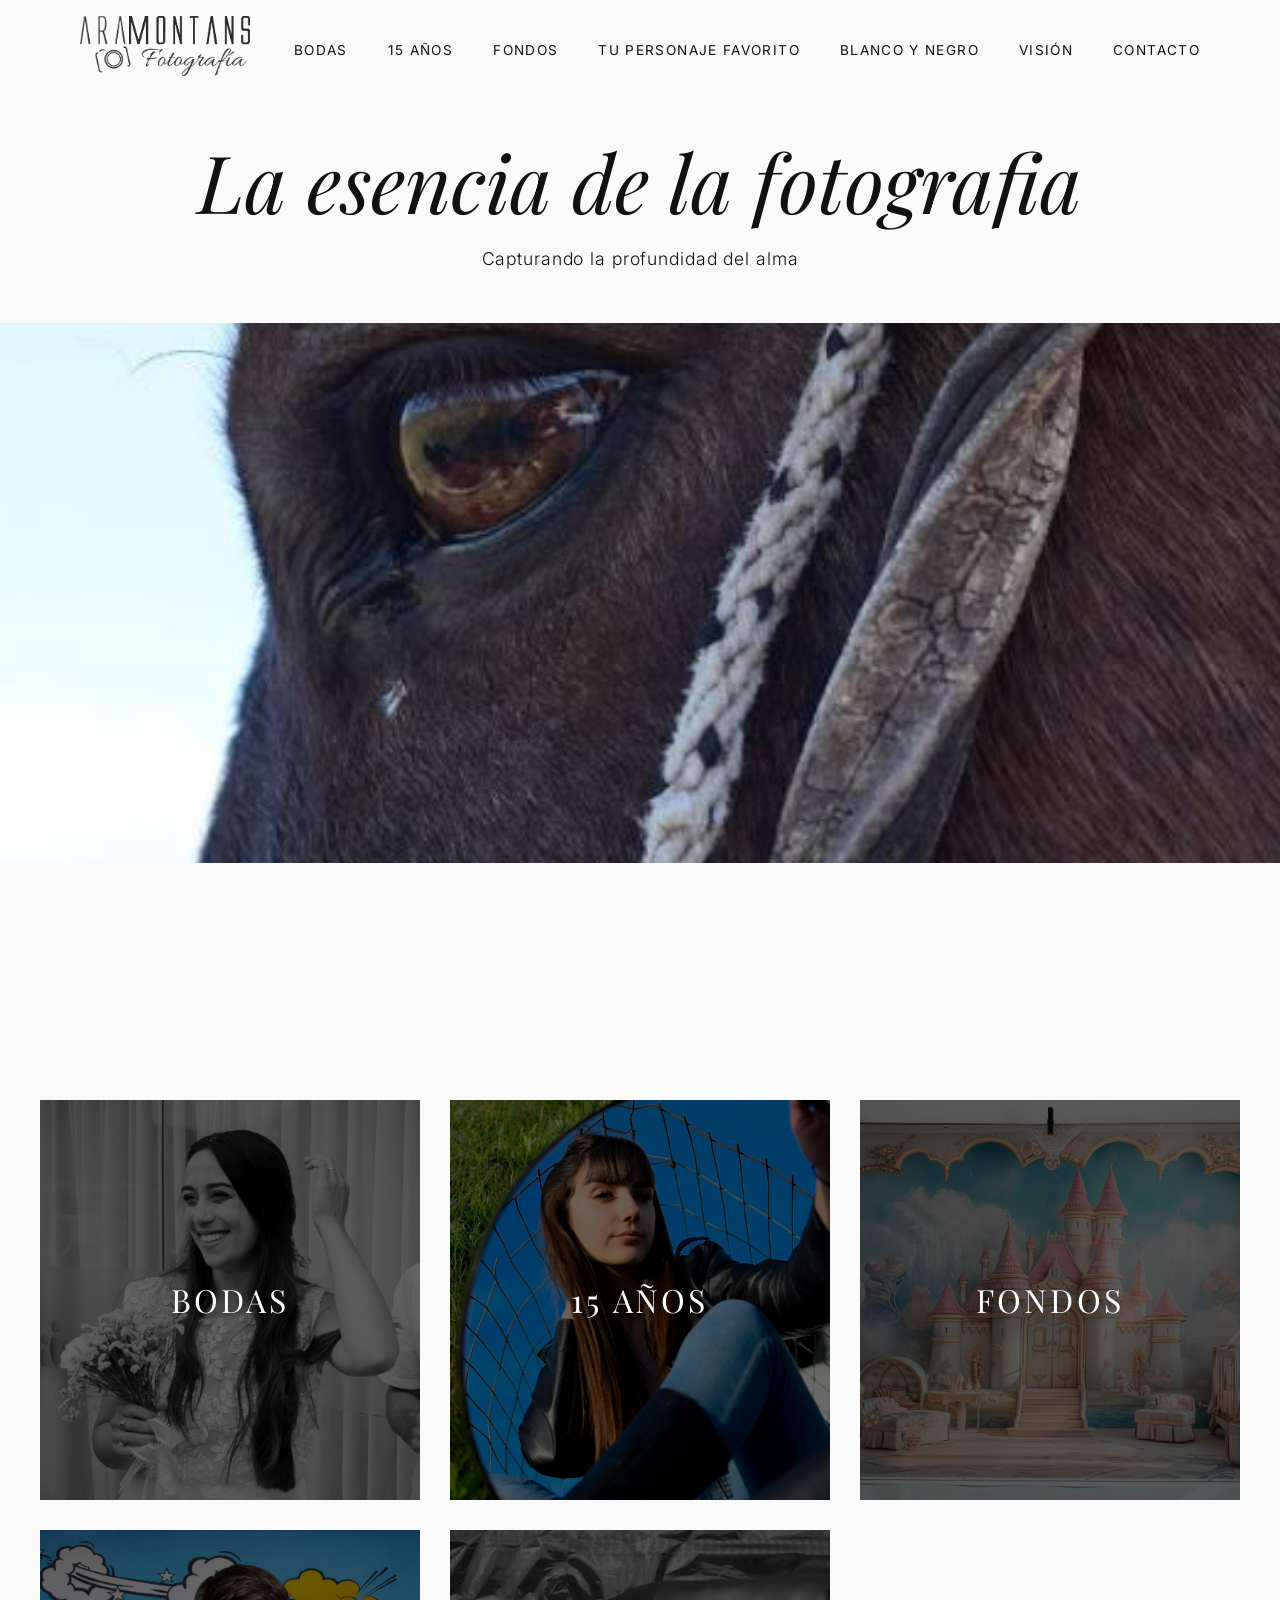
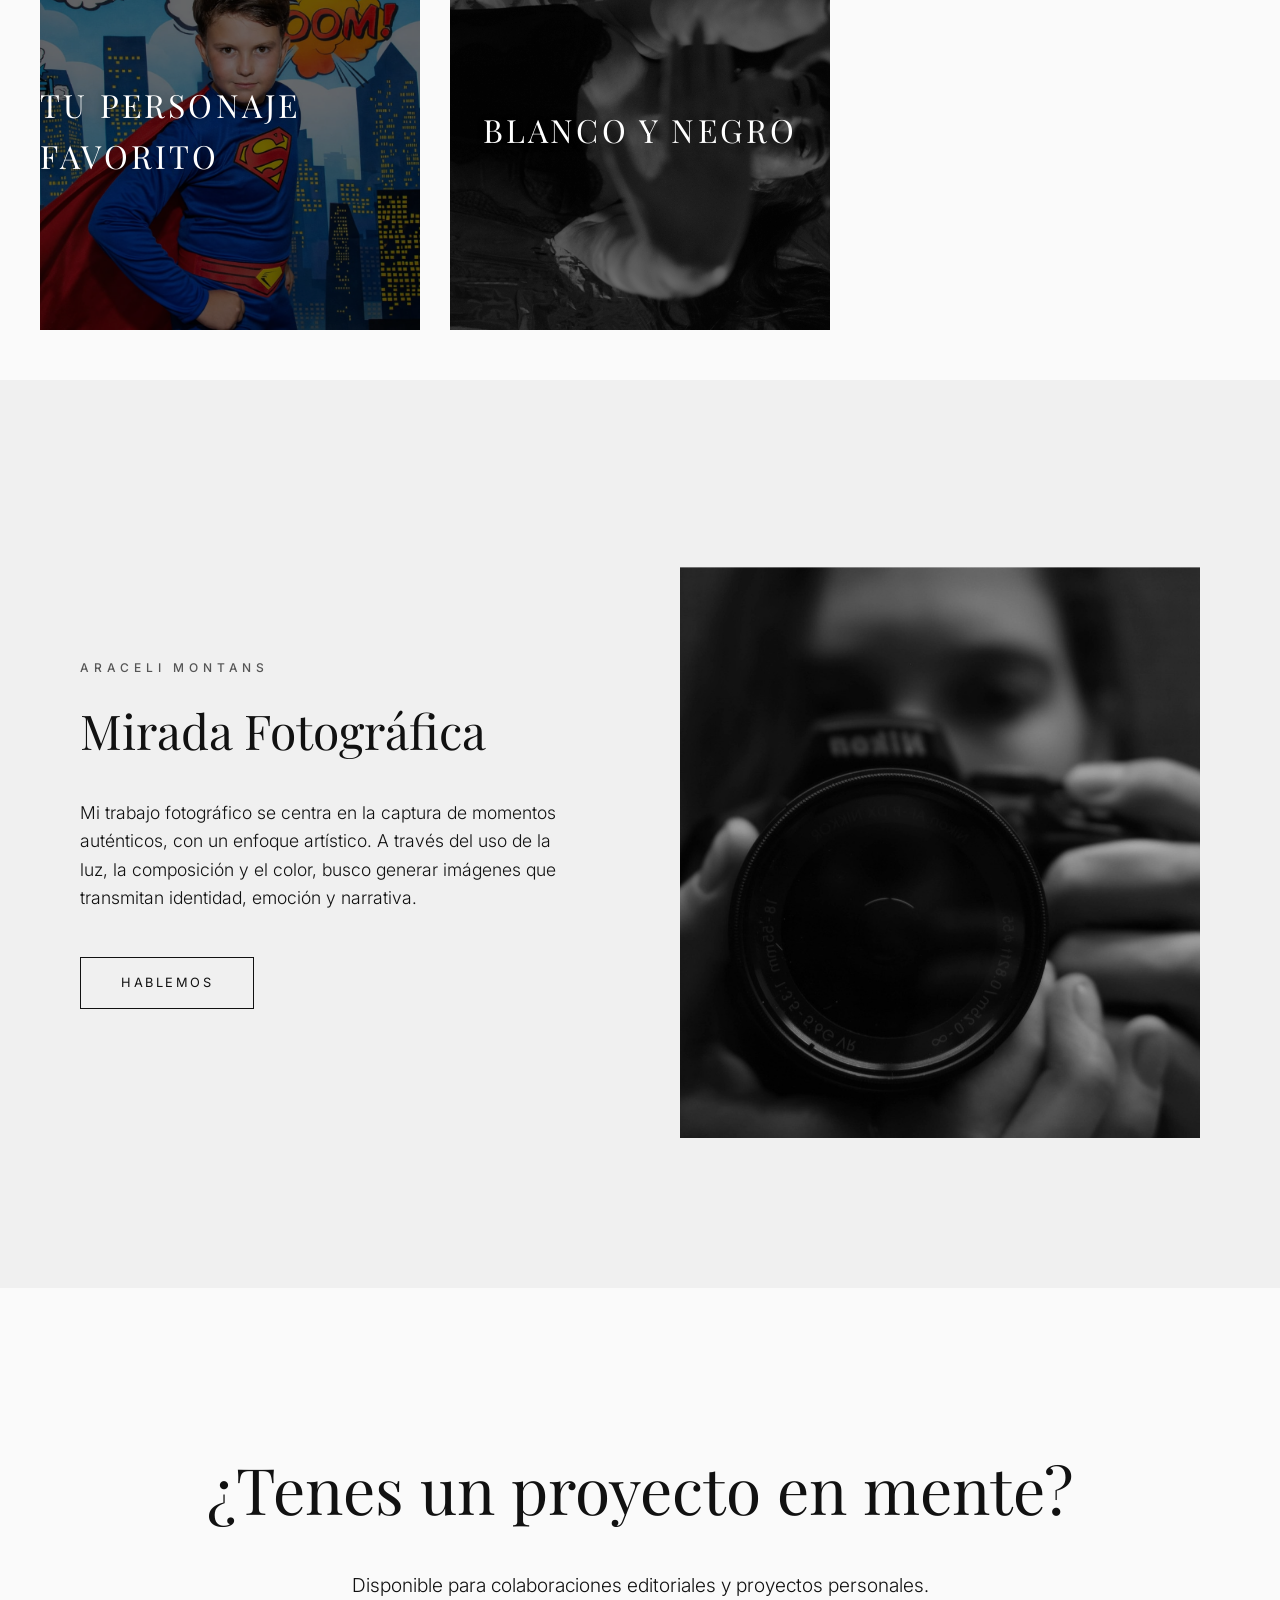
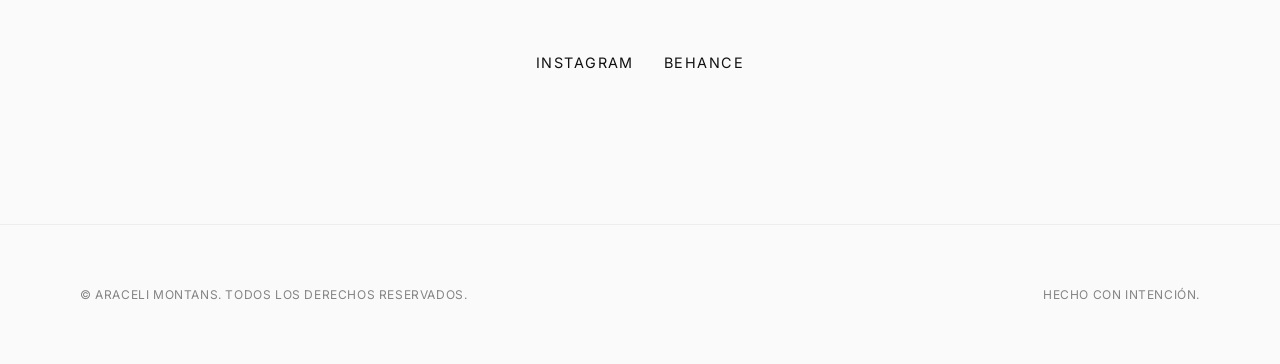
==== commit c7d0d291: "ahora si va tomando forma" ====
--- a/index.html
+++ b/index.html
@@ -25,6 +25,8 @@
                 <li><a href="bodas.html">Bodas</a></li>
                 <li><a href="15.html">15 Años</a></li>
                 <li><a href="fondos.html">Fondos</a></li>
+                <li><a href="personaje.html">Tu Personaje Favorito</a></li>
+                <li><a href="blancoynegro.html">Blanco y Negro</a></li>
                 <li><a href="index.html#about">Visión</a></li>
                 <li><a href="index.html#contact">Contacto</a></li>
             </ul>
@@ -64,6 +66,18 @@
                     <img src="ara-fondos/1.jpeg" alt="Fondos y Retratos" loading="lazy">
                     <div class="cat-overlay">
                         <h3>Fondos</h3>
+                    </div>
+                </a>
+                <a href="personaje.html" class="cat-card reveal delay-3">
+                    <img src="ara-personaje/30.jpeg" alt="Tu Personaje Favorito" loading="lazy">
+                    <div class="cat-overlay">
+                        <h3>Tu Personaje Favorito</h3>
+                    </div>
+                </a>
+                <a href="blancoynegro.html" class="cat-card reveal delay-4">
+                    <img src="ara-blancoynegro/21.jpeg" alt="Blanco y Negro" loading="lazy">
+                    <div class="cat-overlay">
+                        <h3>Blanco y Negro</h3>
                     </div>
                 </a>
             </div>
@@ -112,7 +126,9 @@
 
     <div id="lightbox" class="lightbox">
         <span class="close-lightbox">&times;</span>
+        <button class="lightbox-nav prev-lightbox">&#10094;</button>
         <img class="lightbox-content" id="lightbox-img">
+        <button class="lightbox-nav next-lightbox">&#10095;</button>
     </div>
 
     <script src="main.js"></script>
--- a/style.css
+++ b/style.css
@@ -272,6 +272,7 @@
     position: relative;
     overflow: hidden;
     background-color: #eee;
+    cursor: pointer;
 }
 
 .gallery-item img {
@@ -457,6 +458,8 @@
 
 .delay-1 { animation-delay: 0.3s; }
 .delay-2 { animation-delay: 0.6s; }
+.delay-3 { animation-delay: 0.9s; }
+.delay-4 { animation-delay: 1.2s; }
 
 @keyframes fadeIn {
     from { opacity: 0; transform: translateY(30px); }
@@ -468,13 +471,15 @@
     display: none;
     position: fixed;
     z-index: 2000;
-    padding-top: 50px;
     left: 0;
     top: 0;
     width: 100%;
     height: 100%;
-    overflow: auto;
-    background-color: rgba(255,255,255,0.98);
+    overflow: hidden;
+    background-color: rgba(0,0,0,0.85);
+    backdrop-filter: blur(8px);
+    align-items: center;
+    justify-content: center;
 }
 
 .lightbox-content {
@@ -483,16 +488,46 @@
     max-width: 90%;
     max-height: 85vh;
     animation: zoom 0.5s ease;
+    object-fit: contain;
 }
 
 .close-lightbox {
     position: absolute;
     top: 40px;
     right: 50px;
-    color: #111;
+    color: #fff;
     font-size: 60px;
     font-weight: 200;
     cursor: pointer;
+    z-index: 2001;
+    line-height: 1;
+}
+
+.lightbox-nav {
+    position: absolute;
+    top: 50%;
+    transform: translateY(-50%);
+    background: rgba(255, 255, 255, 0.1);
+    color: white;
+    border: none;
+    font-size: 2rem;
+    padding: 15px 20px;
+    cursor: pointer;
+    transition: var(--transition-medium);
+    border-radius: 5px;
+    z-index: 2001;
+}
+
+.lightbox-nav:hover {
+    background: rgba(255, 255, 255, 0.3);
+}
+
+.prev-lightbox {
+    left: 30px;
+}
+
+.next-lightbox {
+    right: 30px;
 }
 
 @keyframes zoom {
@@ -530,3 +565,19 @@
     padding-top: 150px;
     min-height: 80vh;
 }
+
+.back-link {
+    display: inline-flex;
+    align-items: center;
+    text-decoration: none;
+    color: var(--accent-color);
+    font-size: 2rem;
+    font-weight: 500;
+    margin-bottom: 20px;
+    transition: var(--transition-medium);
+}
+
+.back-link:hover {
+    color: var(--text-color);
+    transform: translateX(-5px);
+}
